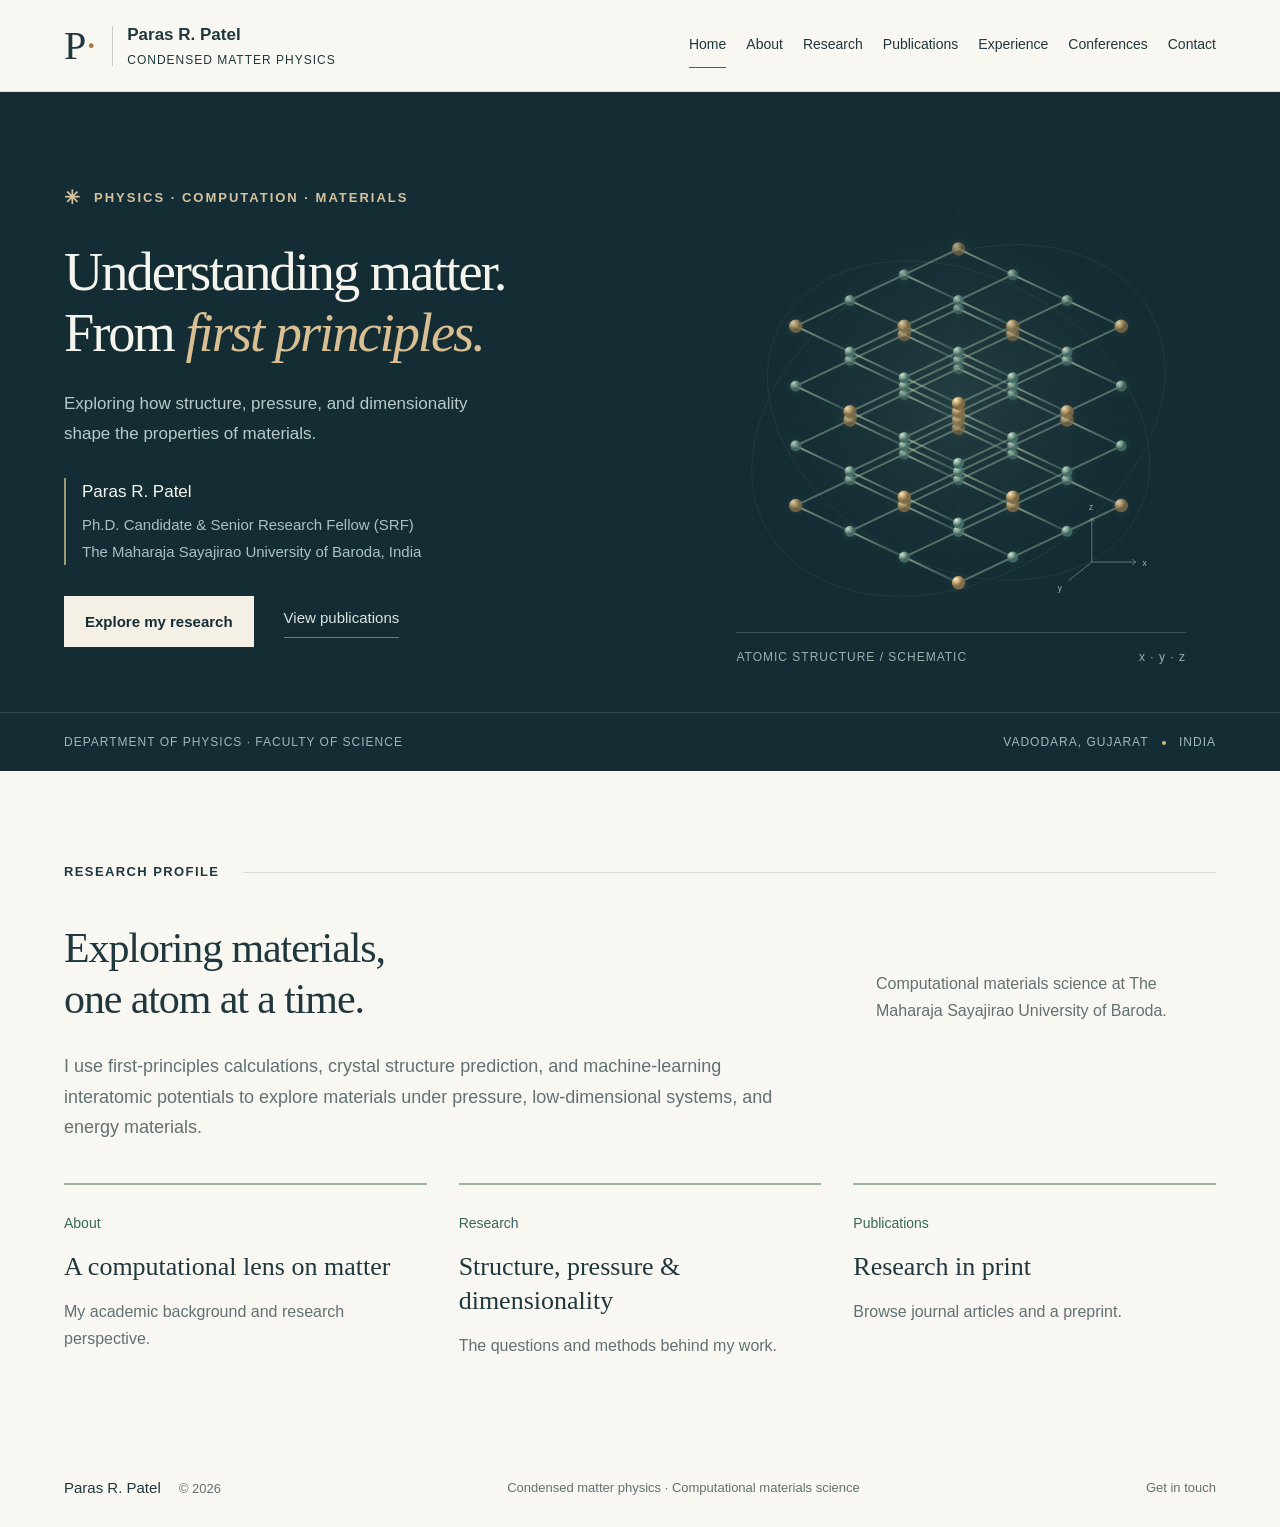
==== index.html @ f7e1d18c "Add files via upload" ====
<!doctype html>
<html lang="en"><head><meta charset="utf-8"><meta name="viewport" content="width=device-width, initial-scale=1"><meta name="theme-color" content="#142d34"><meta name="description" content="Paras R. Patel, Ph.D. Candidate and Senior Research Fellow at MSU Baroda. First-principles calculations, high-pressure physics, and computational materials science."><meta property="og:title" content="Paras R. Patel | Condensed Matter Physics"><meta property="og:description" content="Paras R. Patel, Ph.D. Candidate and Senior Research Fellow at MSU Baroda. First-principles calculations, high-pressure physics, and computational materials science."><meta property="og:type" content="website"><title>Paras R. Patel | Condensed Matter Physics</title><link rel="icon" href="assets/favicon.svg" type="image/svg+xml"><link rel="stylesheet" href="styles.css"><script src="script.js" defer></script></head>
<body class="page-home"><a class="skip-link" href="#main">Skip to content</a><header class="site-header">
<a class="brand" href="index.html" aria-label="Paras R. Patel home"><span class="brand-mark" aria-hidden="true">P<span>·</span></span><span>Paras R. Patel<small>CONDENSED MATTER PHYSICS</small></span></a>
<button class="menu-toggle" aria-expanded="false" aria-controls="navigation">Menu <span aria-hidden="true">☰</span></button>
<nav id="navigation" aria-label="Main navigation"><a href="index.html" class="current" aria-current="page">Home</a><a href="about.html">About</a><a href="research.html">Research</a><a href="publications.html">Publications</a><a href="experience.html">Experience</a><a href="conferences.html">Conferences</a><a href="contact.html">Contact</a></nav>
</header><main id="main"><section class="hero" id="home" aria-labelledby="hero-title">
<div class="hero-inner"><div class="hero-copy">
<p class="eyebrow"><span class="tiny-star" aria-hidden="true">✳</span> PHYSICS · COMPUTATION · MATERIALS</p>
<h1 id="hero-title">Understanding matter.<br>From <em>first principles.</em></h1>
<p class="hero-description">Exploring how structure, pressure, and dimensionality shape the properties of materials.</p>
<div class="hero-person"><span class="person-line" aria-hidden="true"></span><div><strong>Paras R. Patel</strong><span>Ph.D. Candidate &amp; Senior Research Fellow (SRF)<br>The Maharaja Sayajirao University of Baroda, India</span></div></div>
<div class="hero-actions"><a class="button light" href="research.html">Explore my research </a><a class="text-link" href="publications.html">View publications </a></div>
</div><figure class="crystal-figure"><img src="assets/crystal.svg" alt="Illustrative three-dimensional lattice of connected atoms" width="560" height="510"><figcaption><span>ATOMIC STRUCTURE / SCHEMATIC</span><span aria-hidden="true">x · y · z</span></figcaption></figure></div>
<div class="hero-footer"><span>DEPARTMENT OF PHYSICS · FACULTY OF SCIENCE</span><span>VADODARA, GUJARAT <span class="small-dot" aria-hidden="true"></span> INDIA</span></div>
</section><section class="section home-overview" aria-labelledby="overview-title"><div class="section-label"><span>RESEARCH PROFILE</span><span class="section-rule"></span></div><div class="section-heading"><h2 id="overview-title">Exploring materials,<br>one atom at a time.</h2><p>Computational materials science at The Maharaja Sayajirao University of Baroda.</p></div><p class="home-intro">I use first-principles calculations, crystal structure prediction, and machine-learning interatomic potentials to explore materials under pressure, low-dimensional systems, and energy materials.</p><div class="home-links"><a href="about.html"><span>About</span><h3>A computational lens on matter</h3><p>My academic background and research perspective.</p></a><a href="research.html"><span>Research</span><h3>Structure, pressure &amp; dimensionality</h3><p>The questions and methods behind my work.</p></a><a href="publications.html"><span>Publications</span><h3>Research in print</h3><p>Browse journal articles and a preprint.</p></a></div></section></main><footer class="site-footer"><a href="index.html">Paras R. Patel <span>© 2026</span></a><span>Condensed matter physics · Computational materials science</span><a href="contact.html">Get in touch</a></footer><div class="toast" id="toast" role="status" aria-live="polite"></div></body></html>
---- styles.css ----
:root{--ink:#20383d;--muted:#627173;--paper:#f8f7f2;--dark:#142d34;--line:#d9ded8;--accent:#d4b680;--green:#38675d;--serif:Georgia,"Times New Roman",serif;--sans:"Segoe UI",Arial,sans-serif}
*{box-sizing:border-box}html{scroll-behavior:smooth;scroll-padding-top:100px}body{margin:0;background:var(--paper);color:var(--ink);font:16px/1.7 var(--sans);-webkit-font-smoothing:antialiased}a{color:inherit;text-decoration:none}button,input{font:inherit}button,a,input,summary{-webkit-tap-highlight-color:transparent}button,a,summary{touch-action:manipulation}a:hover{color:var(--green)}button:focus-visible,a:focus-visible,input:focus-visible,summary:focus-visible{outline:3px solid #b17f3d;outline-offset:5px}button{cursor:pointer}h1,h2,h3,h4,p,figure{margin:0}h1,h2,h3,h4{font-weight:400}h2{font:42px/1.2 var(--serif);letter-spacing:-1.1px}p+p{margin-top:17px}.section{max-width:1280px;margin:auto;padding:90px 64px}.section-label{display:flex;align-items:center;gap:24px;font-size:11px;font-weight:600;letter-spacing:1.8px;margin-bottom:40px}.section-rule{height:1px;flex:1;background:var(--line)}.section-heading{display:flex;justify-content:space-between;gap:32px;align-items:end;margin-bottom:27px}.section-heading>p{color:var(--muted);font-size:14px;max-width:340px}.eyebrow{font-size:10px;font-weight:600;letter-spacing:2px}.inline-link{font-size:13px;font-weight:600;border-bottom:1px solid var(--ink);padding-bottom:7px;display:inline-flex;align-items:center;gap:30px}.inline-link:hover{border-color:var(--green)}.muted{color:var(--muted)}.sr-only{position:absolute;width:1px;height:1px;padding:0;margin:-1px;overflow:hidden;clip:rect(0,0,0,0);white-space:nowrap;border:0}.skip-link{position:fixed;top:-80px;left:20px;background:var(--paper);padding:12px 22px;z-index:50}.skip-link:focus{top:12px}
.site-header{min-height:92px;display:flex;justify-content:space-between;align-items:center;gap:30px;padding:20px 5%;background:rgba(248,247,242,.97);position:sticky;top:0;z-index:20;border-bottom:1px solid var(--line)}.brand{display:flex;align-items:center;gap:14px;white-space:nowrap;font-size:17px;font-weight:600;line-height:1.4}.brand-mark{font:40px/1 var(--serif);border-right:1px solid #c6ceca;padding-right:16px}.brand-mark span{color:#a47a3e}.brand small{display:block;font-size:8px;letter-spacing:1.75px;margin-top:5px;font-weight:500}.site-header nav{display:flex;align-items:center;gap:27px;font-size:12px}.site-header nav>a{padding:7px 0;border-bottom:1px solid transparent}.site-header nav>a:hover,.site-header nav>a.current{border-color:var(--green)}.menu-toggle{display:none}
.hero{background:var(--dark);color:#f6f5ed;overflow:hidden}.hero-inner{display:grid;grid-template-columns:1.2fr 1fr;align-items:center;max-width:1400px;margin:auto;padding:65px 5% 40px;min-height:565px;gap:20px}.hero .eyebrow{color:#d6c39e;display:flex;gap:12px;align-items:center;font-size:10px;letter-spacing:2px}.tiny-star{font-size:19px}.hero h1{font:clamp(40px,4.25vw,62px)/1.12 var(--serif);letter-spacing:-2px;margin-top:28px;position:relative;z-index:1}.hero h1 em{font-weight:400;color:#d9bf92}.hero-description{color:#b9c9c9;font-size:15px;max-width:420px;line-height:1.8;margin-top:25px}.hero-person{display:flex;gap:16px;margin-top:28px;align-items:stretch}.person-line{width:2px;background:#9a9877}.hero-person strong{font-weight:500;display:block;font-size:15px}.hero-person div>span{color:#aebfc0;font-size:11px;line-height:1.8;display:block;margin-top:4px}.hero-actions{display:flex;gap:30px;align-items:center;margin-top:31px}.button{padding:12px 20px;font-size:12px;font-weight:600;display:inline-flex;align-items:center;border:1px solid transparent}.button.light{background:#f4f0e5;color:var(--dark)}.button.light:hover{background:#dcc69f}.text-link{color:#dce4df;font-size:12px;border-bottom:1px solid #667e7f;padding-bottom:6px}.hero a.text-link:hover{color:var(--accent)}.crystal-figure{width:100%;min-width:0;position:relative}.crystal-figure img{width:100%;height:auto;display:block}.crystal-figure figcaption{display:flex;justify-content:space-between;color:#9bb0af;font:8px/1.5 var(--sans);letter-spacing:1.7px;margin:0 30px 0 35px;border-top:1px solid #3c5356;padding-top:15px}.hero-footer{padding:19px 5%;border-top:1px solid #344c51;display:flex;justify-content:space-between;gap:20px;font-size:8px;letter-spacing:1.7px;color:#a4b7b6}.small-dot{display:inline-block;width:4px;height:4px;background:var(--accent);border-radius:50%;margin:0 9px;vertical-align:middle}
.about-grid{display:grid;grid-template-columns:1.55fr 1fr;gap:110px}.about-grid h2{margin-bottom:25px}.about-grid p{font-size:14px;color:var(--muted);max-width:620px}.about-grid p.lead{font-size:17px;color:var(--ink);line-height:1.8;margin-bottom:16px}.about-grid .inline-link{margin-top:26px}.profile-note{background:#edefe8;border-top:2px solid #7a9385;padding:29px 32px;align-self:start}.profile-note p.eyebrow{font-size:10px;color:var(--green)}.profile-note dl{margin:23px 0 28px}.profile-note dl>div{display:grid;grid-template-columns:93px 1fr;gap:12px;padding:15px 0;border-bottom:1px solid #d2d8cf;font-size:12px}.profile-note dt{color:var(--muted)}.profile-note dd{margin:0;line-height:1.7}.profile-links{display:flex;flex-wrap:wrap;gap:10px 21px;font-size:11px}
.research-section{background:#edf0e9;border-top:1px solid #e3e6df;border-bottom:1px solid #e3e6df}.research-grid{display:grid;grid-template-columns:repeat(3,1fr);margin-top:43px}.research-item{padding:0 32px;border-right:1px solid #cbd3c9;position:relative;display:flex;flex-direction:column}.research-item:first-child{padding-left:0}.research-item:last-child{border-right:0;padding-right:0}.research-number{position:absolute;top:5px;right:32px;font-size:10px;color:#6c8278}.research-item:last-child .research-number{right:0}.research-icon{width:82px;height:67px;color:#5d8070;margin-bottom:24px;overflow:visible}.research-item h3{font:24px/1.25 var(--serif);letter-spacing:-.5px;margin-bottom:14px}.research-item p{font-size:13px;color:#5d6d67;line-height:1.9;flex:1}.tags{display:flex;gap:7px;flex-wrap:wrap;margin-top:25px}.tags span{border:1px solid #c3cec3;padding:3px 8px;font-size:9px;color:#506a5c}.toolbox{border-top:1px solid #cbd3c9;margin-top:44px;padding-top:26px}.toolbox .eyebrow{color:#637e6f}.toolbox>p:nth-child(2){font-size:16px;margin-top:13px;color:#39594a;line-height:1.9}.toolbox p>span{color:#94a294;margin:0 14px}.toolbox p.toolbox-secondary{font-size:11px;margin-top:9px;color:#647769}
.section-intro{font-size:13px;color:var(--muted);margin-top:-10px;margin-bottom:30px}.publication-controls{display:flex;justify-content:space-between;align-items:center;gap:22px;border-top:1px solid var(--line);border-bottom:1px solid var(--line);padding:17px 0}.year-filters{display:flex;gap:3px;flex-wrap:wrap}.year-filters button{border:0;background:none;padding:7px 11px;font-size:11px;color:var(--muted);border-radius:2px}.year-filters button.active{background:var(--ink);color:#fff}.year-filters button:hover{background:#e2e7df;color:var(--ink)}.year-filters button.active:hover{background:#315047;color:#fff}.search-label{display:flex;align-items:center;gap:9px;min-width:0}.search-label svg{width:17px;height:17px;fill:none;stroke:#768581;stroke-width:1.4;flex-shrink:0}.search-label input{border:0;background:transparent;font-size:12px;width:170px;color:var(--ink);padding:7px 0;border-radius:0;max-width:100%}.result-count{font-size:10px;color:var(--muted);margin-top:17px;min-height:17px}.publication{display:grid;grid-template-columns:67px 1fr 30px;gap:17px;border-bottom:1px solid var(--line);padding:28px 0}.publication-meta{padding-top:3px}.publication-year{font-family:var(--serif);font-size:23px;line-height:1.4}.publication-id{display:block;font-size:9px;letter-spacing:1px;color:#7f8a83;margin-top:8px}.publication h3{font:21px/1.4 var(--serif);max-width:830px}.publication-authors{font-size:11px;color:var(--muted);line-height:1.9;margin-top:10px}.publication-authors strong{font-weight:600;color:var(--ink)}.publication-journal{font-size:11px;color:var(--green);margin-top:9px}.paper-actions{display:flex;gap:20px;align-items:center;flex-wrap:wrap;margin-top:14px}.paper-actions a,.copy-citation{font-size:10px;color:var(--muted);padding:0;background:none;border:0;text-decoration:underline;text-underline-offset:4px}.copy-citation:hover,.paper-actions a:hover{color:var(--green)}.paper-arrow{align-self:start;justify-self:end;font-size:22px;line-height:1.5}.preprint-tag{display:inline-block;font:8px var(--sans);letter-spacing:1px;padding:4px 7px;border:1px solid #b9c3b6;margin-right:9px;vertical-align:middle;color:var(--green)}.empty-state{padding:45px 0;color:var(--muted)}.citation-fallback{width:100%;min-height:90px;margin-top:8px;font:12px/1.6 var(--sans);color:var(--ink);background:#fff;border:1px solid var(--line);padding:10px}
.journey-section{background:#eef0eb}.journey-grid{display:grid;grid-template-columns:1fr 1fr;gap:90px;margin-top:40px}.column-heading{font-size:12px;font-weight:600;border-bottom:1px solid #ccd5ca;padding-bottom:19px;margin-bottom:27px;letter-spacing:.2px}.date{font-size:9px;font-weight:600;letter-spacing:1.2px;color:#6c8373;margin-bottom:9px}.timeline{border-left:1px solid #bccabd;margin-left:4px}.timeline article{position:relative;padding:0 0 28px 26px}.timeline article:last-child{padding-bottom:0}.timeline article:before{content:"";width:7px;height:7px;border:1px solid #7a9480;border-radius:50%;background:#eef0eb;position:absolute;left:-5px;top:5px}.timeline article:first-child:before{background:#597860}.timeline h4,.recognition h4{font:21px/1.35 var(--serif);margin-bottom:9px}.timeline p:not(.date),.recognition p{font-size:12px;line-height:1.8}.timeline p+p,.recognition p+p{margin-top:5px}.recognition article{display:grid;grid-template-columns:48px 1fr;gap:15px;padding:0 0 23px;margin-bottom:23px;border-bottom:1px solid #d3dbd0}.recognition article:last-child{margin-bottom:0;border-bottom:0}.award-year{font:19px var(--serif);color:#637e6a;padding-top:5px}
.featured-events{display:grid;grid-template-columns:repeat(3,1fr);gap:35px;margin-top:38px}.featured-events article{border-top:2px solid #b5c2b1;padding-top:20px;display:flex;flex-direction:column;align-items:start}.featured-events .date{font-size:8px;line-height:1.7;min-height:28px}.featured-events h3{font:23px/1.35 var(--serif);margin:5px 0 13px}.featured-events article>p:not(.date){font-size:12px;color:var(--muted);flex:1}.event-type{font-size:9px;letter-spacing:.4px;margin-top:24px;color:#607763;border-bottom:1px solid #c0cbb9;padding-bottom:4px}.event-details{margin-top:42px;border-top:1px solid var(--line);border-bottom:1px solid var(--line)}.event-details summary{display:flex;justify-content:space-between;align-items:center;list-style:none;cursor:pointer;padding:20px 0;font-size:12px}.event-details summary::-webkit-details-marker{display:none}.event-details summary span{font-size:23px;line-height:1;transition:transform .2s}.event-details[open] summary span{transform:rotate(45deg)}.details-content{padding:4px 0 25px;max-width:900px}.details-content h3{font:22px var(--serif);margin:20px 0}.event-list,.workshop-list{list-style:none;padding:0;margin:0;font-size:12px;color:var(--muted)}.event-list li{display:flex;gap:22px;padding:9px 0;border-bottom:1px solid #e3e5de}.event-list strong,.workshop-list strong{font-weight:500;color:var(--green);flex-shrink:0}.workshop-list li{margin-bottom:12px}.workshop-list strong{margin-right:17px}
.contact-section{background:var(--dark);color:#edf1e9}.contact-grid{display:grid;grid-template-columns:1fr 1.2fr;gap:60px;padding-top:73px;padding-bottom:73px}.contact-section .eyebrow{color:#b2c3b7;font-size:9px}.contact-section h2{font:58px/1.05 var(--serif);letter-spacing:-1.7px;margin-top:21px}.contact-section h2 em{color:#d9bf92;font-weight:400}.contact-grid>div>p:last-child{font-size:12px;color:#a9beb9;margin-top:20px}.contact-details{padding-top:10px;min-width:0}.email-link{font:clamp(17px,1.8vw,25px)/1.6 var(--serif);display:block;border-bottom:1px solid #5b726e;padding:15px 0;overflow-wrap:anywhere}.contact-section a:hover{color:var(--accent)}.secondary-email{display:inline-block;font-size:12px;color:#b0c3bb;margin-top:14px}.contact-bottom{display:flex;justify-content:space-between;gap:20px;margin-top:40px}.contact-bottom>div>p:last-child{font-size:11px;color:#b0c3bb;line-height:1.9;margin-top:12px}.contact-socials{display:flex;flex-direction:column;gap:8px;font-size:10px;color:#ccd7cd}.site-footer{display:flex;justify-content:space-between;align-items:center;gap:20px;max-width:1400px;padding:26px 5%;margin:auto;font-size:10px;color:var(--muted)}.site-footer>a:first-child{color:var(--ink);font-size:12px}.site-footer>a:first-child span{font-size:9px;color:var(--muted);margin-left:14px}.toast{position:fixed;bottom:26px;left:50%;transform:translate(-50%,15px);max-width:90vw;padding:12px 24px;font-size:12px;background:var(--ink);color:#fff;opacity:0;pointer-events:none;transition:opacity .2s,transform .2s;z-index:40}.toast.visible{opacity:1;transform:translate(-50%,0)}
@media(min-width:1500px){.hero-inner{padding-left:64px;padding-right:64px}}
@media(max-width:1100px){.section{padding:70px 40px}.site-header nav{gap:18px}.about-grid{gap:55px}.hero-inner{padding-top:45px;padding-bottom:40px;min-height:555px;grid-template-columns:1.2fr 1fr}.hero h1{font-size:45px;letter-spacing:-1.7px}.hero-actions{gap:22px}.button{padding:11px 15px}.crystal-figure{margin-left:5px}.crystal-figure figcaption{margin:0 15px}.journey-grid{gap:55px}.research-item{padding:0 23px}.research-item h3{font-size:23px}.publication-controls{gap:12px}.year-filters button{padding:7px 9px}.search-label input{width:155px}.contact-grid{gap:40px}.contact-bottom{flex-direction:column;gap:25px}.contact-socials{flex-direction:row;flex-wrap:wrap;gap:20px}}
@media(max-width:800px){html{scroll-padding-top:90px}.site-header{min-height:80px;padding:16px 5%;flex-wrap:wrap;gap:0}.brand{font-size:15px}.brand-mark{font-size:35px}.brand small{font-size:7px}.menu-toggle{display:flex;gap:14px;align-items:center;padding:8px 12px;border:1px solid #b9c5b9;background:transparent;color:var(--ink);font-size:11px}.site-header nav{display:none;width:100%;flex-wrap:wrap;gap:6px 24px;padding:17px 0 5px;margin-top:14px;border-top:1px solid var(--line)}.site-header nav.open{display:flex}.site-header nav>a{font-size:12px}.hero-inner{grid-template-columns:1fr .9fr;min-height:545px;gap:0;padding-top:45px}.hero h1{font-size:40px;letter-spacing:-1.4px}.hero .eyebrow{font-size:8px;letter-spacing:1.3px}.hero-description{font-size:13px}.hero-actions{flex-wrap:wrap;gap:20px}.hero-person div>span{font-size:10px}.crystal-figure{align-self:center;margin-top:10px}.crystal-figure figcaption{font-size:6px;letter-spacing:1px}.hero-footer{font-size:6px;letter-spacing:1px}.section{padding:60px 6%}.section-label{margin-bottom:30px;font-size:9px}h2{font-size:36px}.about-grid{grid-template-columns:1.4fr 1fr;gap:35px}.about-grid p.lead{font-size:15px}.about-grid p{font-size:12px}.profile-note{padding:23px 20px}.profile-note dl>div{display:block;font-size:11px;padding:11px 0}.profile-note dt{font-size:9px;margin-bottom:6px}.profile-links{font-size:10px;gap:8px}.section-heading>p{max-width:235px;font-size:12px}.research-item{padding:0 18px}.research-item h3{font-size:21px}.research-item p{font-size:12px}.research-icon{width:67px;height:60px}.research-number{right:15px}.tags span{font-size:8px}.toolbox>p:nth-child(2){font-size:14px}.toolbox p>span{margin:0 8px}.toolbox p.toolbox-secondary{font-size:10px}.publication-controls{flex-wrap:wrap}.search-label{width:100%;border-top:1px solid #e1e5dd;padding-top:10px}.search-label input{width:100%}.publication{grid-template-columns:52px 1fr 20px;gap:12px}.publication h3{font-size:19px}.publication-year{font-size:21px}.journey-grid{gap:35px}.timeline h4,.recognition h4{font-size:19px}.recognition article{grid-template-columns:37px 1fr;gap:10px}.award-year{font-size:17px}.timeline p:not(.date),.recognition p{font-size:11px}.featured-events{gap:22px}.featured-events h3{font-size:21px}.featured-events article>p:not(.date){font-size:11px}.featured-events .date{min-height:40px}.contact-grid{grid-template-columns:.8fr 1.2fr;gap:30px}.contact-section h2{font-size:52px}.email-link{font-size:19px}.site-footer{flex-wrap:wrap;font-size:9px;gap:15px}.site-footer>span{order:3;width:100%;padding-top:10px;border-top:1px solid var(--line)}}
@media(max-width:570px){.hero-inner{display:flex;flex-direction:column;align-items:stretch;padding:44px 6% 27px;gap:0}.hero h1{font-size:42px;letter-spacing:-1.6px}.hero-description{max-width:340px;margin-top:22px;font-size:14px}.hero-person{margin-top:25px}.hero-person div>span{font-size:11px}.hero-actions{margin-top:28px;gap:25px}.hero .eyebrow{font-size:8px}.crystal-figure{width:100%;max-width:380px;align-self:center;margin:14px 0 0}.crystal-figure img{height:285px;object-fit:contain}.crystal-figure figcaption{margin:0 20px;font-size:7px}.hero-footer{display:block;padding:15px 6%;font-size:7px;line-height:1.8}.hero-footer>span{display:block}.hero-footer>span+span{margin-top:5px}.section{padding-top:53px;padding-bottom:53px}.section-label{margin-bottom:28px;font-size:8px;letter-spacing:1.4px;gap:15px}h2{font-size:33px;letter-spacing:-.7px}.about-grid{grid-template-columns:1fr;gap:30px}.about-grid p.lead{font-size:16px}.about-grid p{font-size:13px}.profile-note{padding:25px}.profile-note dl>div{display:grid;grid-template-columns:100px 1fr;font-size:12px;gap:12px}.profile-note dt{font-size:11px;margin:0}.profile-links{font-size:11px;gap:25px}.section-heading{display:block;margin-bottom:25px}.section-heading>p{max-width:100%;margin-top:18px;font-size:13px}.section-heading>.inline-link{margin-top:20px}.desktop-break{display:none}.research-grid{grid-template-columns:1fr;margin-top:35px;gap:26px}.research-item,.research-item:first-child,.research-item:last-child{padding:0 0 28px;border-right:0;border-bottom:1px solid #cbd3c9}.research-item:last-child{border-bottom:0;padding-bottom:0}.research-number,.research-item:last-child .research-number{right:0}.research-icon{height:54px;width:65px;margin-bottom:13px}.research-item h3{font-size:25px;margin-bottom:12px}.research-item p{font-size:13px}.tags{margin-top:18px}.tags span{font-size:9px}.toolbox{margin-top:30px}.toolbox>p:nth-child(2){font-size:15px}.toolbox p>span{margin:0 6px}.toolbox p.toolbox-secondary{font-size:11px;line-height:1.9}.section-intro{font-size:12px}.publication-controls{padding:12px 0}.year-filters{gap:2px;width:100%}.year-filters button{padding:7px 9px;font-size:10px}.publication{grid-template-columns:43px 1fr;gap:13px;padding:24px 0;position:relative}.publication h3{font-size:19px;padding-right:6px}.publication-year{font-size:20px}.publication-id{font-size:8px}.publication-authors,.publication-journal{font-size:10px}.paper-arrow{display:none}.paper-actions{gap:18px;margin-top:12px}.journey-grid{grid-template-columns:1fr;gap:38px;margin-top:30px}.column-heading{font-size:12px}.timeline h4,.recognition h4{font-size:22px}.timeline p:not(.date),.recognition p{font-size:12px}.recognition article{grid-template-columns:45px 1fr;gap:15px}.award-year{font-size:20px}.featured-events{grid-template-columns:1fr;gap:30px;margin-top:28px}.featured-events .date{min-height:0;font-size:9px}.featured-events h3{font-size:24px;max-width:360px;margin-top:8px}.featured-events article>p:not(.date){font-size:13px}.event-type{margin-top:17px;font-size:10px}.event-details summary{font-size:11px;gap:20px}.event-list{font-size:11px}.event-list li{gap:15px}.contact-grid{grid-template-columns:1fr;gap:35px}.contact-section h2{font-size:58px}.contact-grid>div>p:last-child{font-size:13px}.contact-details{padding-top:0}.email-link{font-size:21px;letter-spacing:-.4px}.contact-bottom{margin-top:32px}.contact-bottom>div>p:last-child{font-size:12px}.contact-socials{gap:22px;font-size:11px}.site-footer{padding-top:23px;padding-bottom:23px;justify-content:space-between}.site-footer>a:first-child{font-size:11px}}
@media(prefers-reduced-motion:reduce){html{scroll-behavior:auto}*,*:before,*:after{transition:none!important}}
@media print{.site-header,.hero-actions,.publication-controls,.paper-actions,.paper-arrow,.toast,.menu-toggle,.site-footer{display:none!important}body{background:white;color:black}.hero,.contact-section{background:#fff;color:#000}.hero-inner{min-height:auto;padding:30px 0}.hero-description,.hero-person div>span,.contact-section .eyebrow,.contact-grid>div>p:last-child,.secondary-email{color:#444}.hero h1 em,.contact-section h2 em{color:#444}.crystal-figure{display:none}.hero-inner,.about-grid,.journey-grid,.contact-grid{display:block}.section{padding:30px 0}.hero-footer{display:none}.profile-note{margin-top:20px}.research-section,.journey-section{background:white}.research-grid{gap:15px}.research-item,.publication{break-inside:avoid}.contact-grid{padding:25px 0}.contact-section h2 br{display:none}.contact-details{margin-top:20px}details:not([open]){display:none}}

/* Multi-page refinements */
[hidden]{display:none!important}
body{font-size:1rem}
.site-header{gap:24px}
.site-header nav{gap:20px;font-size:.875rem}
.brand small{font-size:.75rem;letter-spacing:1px}
.section-label,.eyebrow{font-size:.8125rem;letter-spacing:1.4px}
.hero .eyebrow{font-size:.8125rem}
.hero-description{font-size:1.0625rem}
.hero-person strong{font-size:1.0625rem}
.hero-person div>span{font-size:.9375rem}
.hero-inner{min-height:620px}
.button,.text-link,.inline-link{font-size:.9375rem}
.hero-footer{font-size:.75rem;letter-spacing:1px}
.crystal-figure figcaption{font-size:.75rem;letter-spacing:1px}
.about-grid{gap:64px}
.about-grid p,.research-item p,.featured-events article>p:not(.date){font-size:1rem}
.about-grid p.lead{font-size:1.125rem}
.profile-note{padding:28px}
.profile-note p.eyebrow{font-size:.8125rem}
.profile-note dl>div{font-size:.9375rem;grid-template-columns:92px 1fr}
.profile-links{font-size:.875rem;gap:12px 20px}
.section-heading>p{font-size:1rem}
h1:not(#hero-title){font:clamp(2.25rem,3.7vw,3.2rem)/1.15 var(--serif);letter-spacing:-1px}
.contact-section h1{font:clamp(3rem,5vw,4.25rem)/1.07 var(--serif);margin-top:20px}
.contact-section h1 em{color:#d9bf92;font-weight:400}
.section-intro{font-size:1rem}
.tags span{font-size:.8125rem}
.toolbox>p:nth-child(2){font-size:1.125rem}
.toolbox p.toolbox-secondary{font-size:.9375rem}
.year-filters button,.search-label input{font-size:.9375rem}
.search-label input{width:220px}
.result-count{font-size:.8125rem}
.publication{grid-template-columns:70px 1fr}
.publication h2{font:1.5rem/1.4 var(--serif);letter-spacing:0}
.publication-authors,.publication-journal{font-size:.875rem}
.publication-id{font-size:.75rem}
.paper-actions a,.copy-citation{font-size:.875rem}
.paper-actions{gap:24px}
.preprint-tag{font-size:.75rem}
.column-heading{font-size:1rem}
.date,.featured-events .date{font-size:.8125rem;min-height:0}
.timeline p:not(.date),.recognition p{font-size:.9375rem}
.timeline h4,.recognition h4{font-size:1.5rem}
.event-type{font-size:.875rem}
.event-details summary,.event-list,.workshop-list{font-size:.9375rem}
.contact-section .eyebrow{font-size:.8125rem}
.contact-grid>div>p:last-child,.contact-bottom>div>p:last-child{font-size:.9375rem}
.contact-socials,.secondary-email{font-size:.9375rem}
.site-footer{font-size:.8125rem}
.site-footer>a:first-child{font-size:.9375rem}
.site-footer>a:first-child span{font-size:.8125rem}
.site-footer>span{max-width:420px}
.menu-toggle{font-size:.875rem;min-height:44px}
.site-header nav>a{min-height:44px;display:inline-flex;align-items:center}
.home-intro{max-width:750px;font-size:1.125rem;color:var(--muted)}
.home-links{display:grid;grid-template-columns:repeat(3,1fr);gap:32px;margin-top:40px}
.home-links>a{border-top:2px solid #9eb2a1;padding:24px 0 0;display:block}
.home-links>a>span{font-size:.875rem;color:var(--green)}
.home-links h3{font:1.625rem/1.3 var(--serif);margin:14px 0}
.home-links p{font-size:1rem;color:var(--muted)}
.home-links a:hover h3{text-decoration:underline;text-underline-offset:5px}
body:not(.page-home){min-height:100vh;display:flex;flex-direction:column}
body:not(.page-home) main{flex:1}
body:not(.page-home) main>section{min-height:65vh}
body:not(.page-home) .site-footer{width:100%}
.page-contact main,.page-contact .contact-section{background:var(--dark)}
.page-contact .contact-grid{min-height:70vh;align-items:center}
.page-contact .email-link{font-size:clamp(1.25rem,1.8vw,1.65rem)}
.publication-controls{flex-wrap:wrap}
@media(min-width:801px) and (max-width:1200px){
.site-header{flex-wrap:wrap;gap:10px;padding-top:15px;padding-bottom:12px}
.site-header nav{width:100%;justify-content:space-between;gap:15px}
.about-grid{gap:40px}
}
@media(max-width:800px){
.site-header nav{gap:8px 22px}
.site-header nav>a{font-size:1rem}
.about-grid{grid-template-columns:1fr}
.profile-note dl>div{display:grid}
.hero h1{font-size:clamp(2.25rem,5vw,3rem)}
.hero-person div>span{font-size:.875rem}
.hero .eyebrow{font-size:.75rem}
.hero-footer{font-size:.75rem}
.crystal-figure figcaption{font-size:.75rem}
.section-heading>p{max-width:100%}
.research-grid{grid-template-columns:1fr;gap:28px}
.research-item,.research-item:first-child,.research-item:last-child{padding:0 0 28px;border-right:0;border-bottom:1px solid #cbd3c9}
.research-item:last-child{border-bottom:0;padding-bottom:0}
.research-item h3{font-size:1.625rem}
.home-links{grid-template-columns:1fr}
.journey-grid{grid-template-columns:1fr}
.featured-events{grid-template-columns:1fr;gap:32px}
.featured-events h3{font-size:1.625rem}
.contact-grid{grid-template-columns:1fr}
.contact-socials{font-size:.9375rem}
.section-label{font-size:.8125rem}
}
@media(max-width:570px){
.hero h1{font-size:2.5rem}
.hero .eyebrow{font-size:.75rem;letter-spacing:.7px}
.hero-description{font-size:1rem}
.hero-person div>span{font-size:.875rem}
.hero-actions{gap:20px;align-items:start}
.crystal-figure img{height:270px}
.about-grid p,.about-grid p.lead{font-size:1rem}
.profile-note dl>div{grid-template-columns:95px 1fr;font-size:.9375rem}
.profile-note dt{font-size:.875rem}
.profile-links{font-size:.9375rem}
.year-filters button{padding:9px 12px;font-size:.9375rem;min-height:44px}
.search-label input{padding:12px 0;font-size:1rem}
.publication{grid-template-columns:1fr;gap:12px}
.publication-meta{display:flex;align-items:baseline;gap:14px}
.publication-year{font-size:1.375rem}
.publication-id{font-size:.75rem;margin:0}
.publication h2{font-size:1.375rem}
.paper-actions a,.copy-citation{min-height:36px;display:inline-flex;align-items:center}
.recognition article{grid-template-columns:45px 1fr}
.event-details summary{gap:18px;font-size:.9375rem}
.event-list li{gap:12px}
.site-footer{gap:18px}
.site-footer>a:first-child{font-size:.9375rem}
.contact-section h1{font-size:3.5rem}
.contact-socials{gap:18px}
}

@media(max-width:570px){
.site-header{gap:12px;padding:16px 5%;justify-content:space-between}
.brand{gap:10px;font-size:.9375rem}
.brand-mark{font-size:2rem;padding-right:10px}
.brand small{font-size:.625rem;letter-spacing:.65px}
.menu-toggle{flex-shrink:0;gap:9px;padding:8px 10px}
.site-header nav{margin-top:0}
}
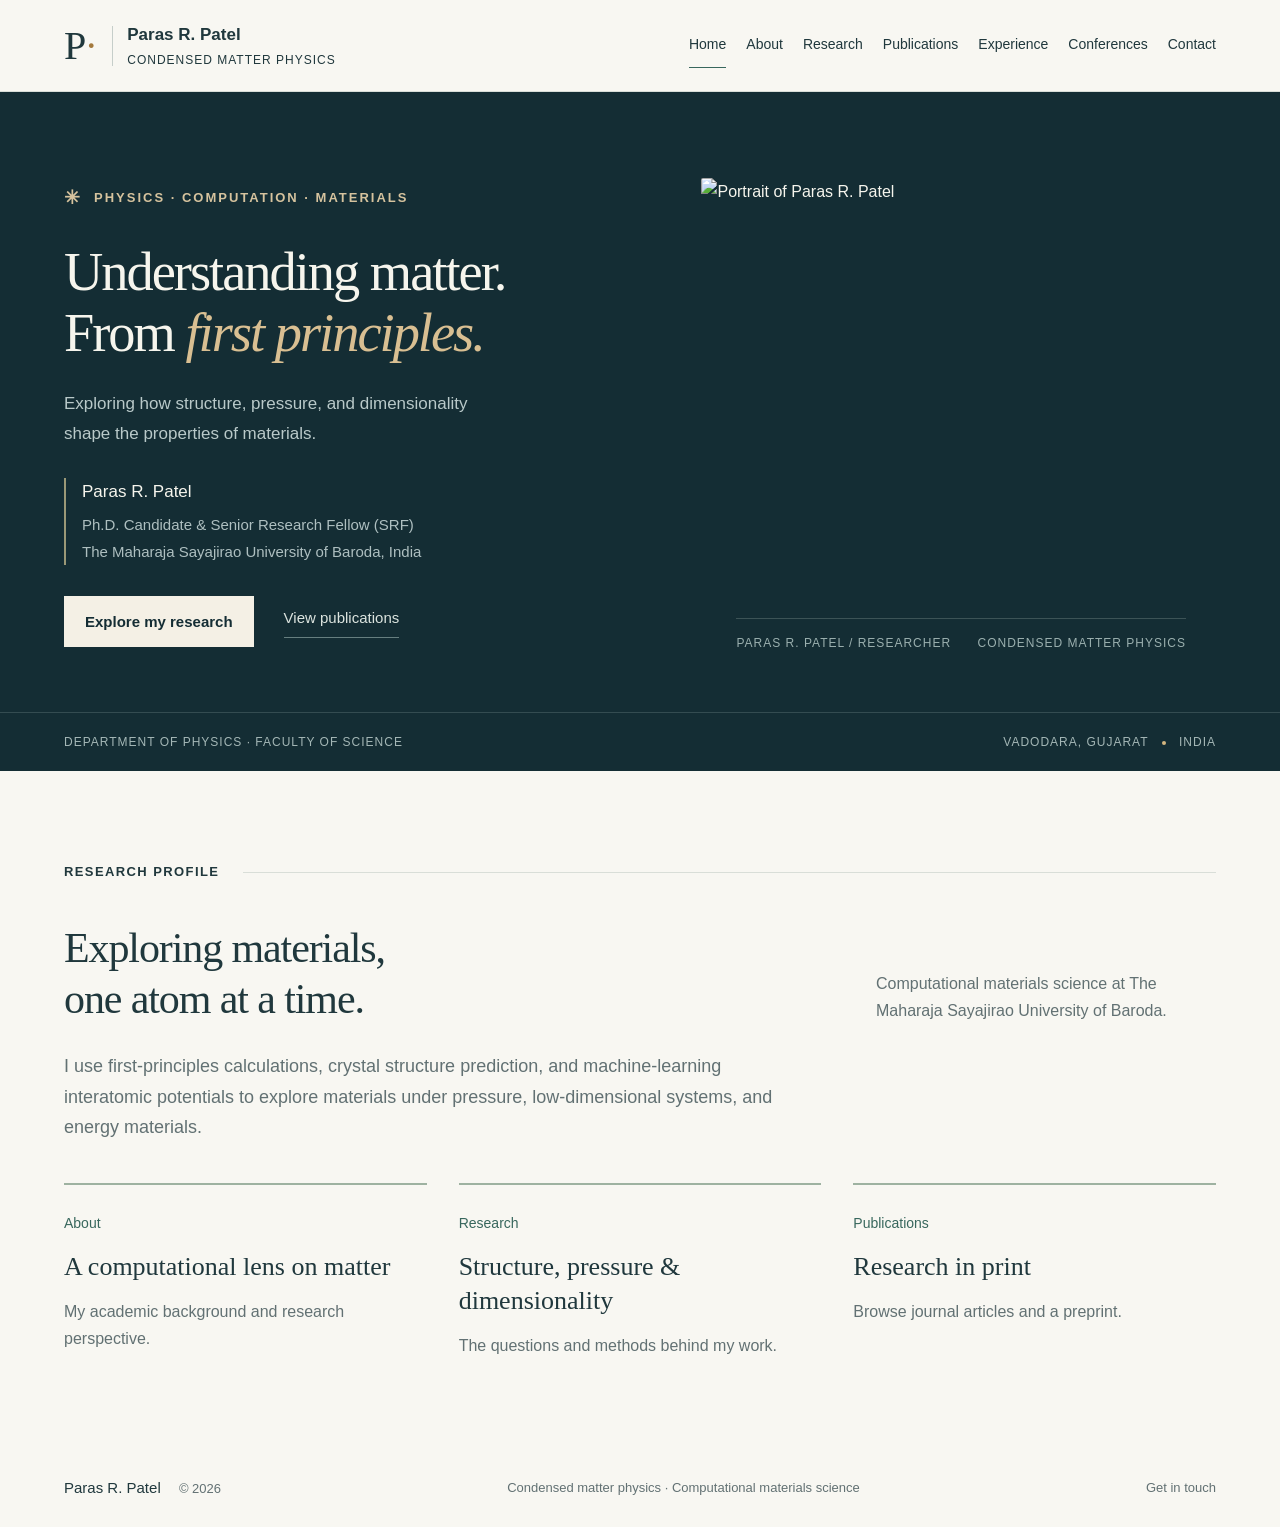
==== commit 37e5db82: "Replace homepage hero illustration with professional profile photo" ====
--- a/index.html
+++ b/index.html
@@ -11,6 +11,6 @@
 <p class="hero-description">Exploring how structure, pressure, and dimensionality shape the properties of materials.</p>
 <div class="hero-person"><span class="person-line" aria-hidden="true"></span><div><strong>Paras R. Patel</strong><span>Ph.D. Candidate &amp; Senior Research Fellow (SRF)<br>The Maharaja Sayajirao University of Baroda, India</span></div></div>
 <div class="hero-actions"><a class="button light" href="research.html">Explore my research </a><a class="text-link" href="publications.html">View publications </a></div>
-</div><figure class="crystal-figure"><img src="assets/crystal.svg" alt="Illustrative three-dimensional lattice of connected atoms" width="560" height="510"><figcaption><span>ATOMIC STRUCTURE / SCHEMATIC</span><span aria-hidden="true">x · y · z</span></figcaption></figure></div>
+</div><figure class="crystal-figure"><img class="profile-photo" src="assets/paras-patel-profile.jpg" alt="Portrait of Paras R. Patel" width="360" height="468"><figcaption><span>PARAS R. PATEL / RESEARCHER</span><span>CONDENSED MATTER PHYSICS</span></figcaption></figure></div>
 <div class="hero-footer"><span>DEPARTMENT OF PHYSICS · FACULTY OF SCIENCE</span><span>VADODARA, GUJARAT <span class="small-dot" aria-hidden="true"></span> INDIA</span></div>
 </section><section class="section home-overview" aria-labelledby="overview-title"><div class="section-label"><span>RESEARCH PROFILE</span><span class="section-rule"></span></div><div class="section-heading"><h2 id="overview-title">Exploring materials,<br>one atom at a time.</h2><p>Computational materials science at The Maharaja Sayajirao University of Baroda.</p></div><p class="home-intro">I use first-principles calculations, crystal structure prediction, and machine-learning interatomic potentials to explore materials under pressure, low-dimensional systems, and energy materials.</p><div class="home-links"><a href="about.html"><span>About</span><h3>A computational lens on matter</h3><p>My academic background and research perspective.</p></a><a href="research.html"><span>Research</span><h3>Structure, pressure &amp; dimensionality</h3><p>The questions and methods behind my work.</p></a><a href="publications.html"><span>Publications</span><h3>Research in print</h3><p>Browse journal articles and a preprint.</p></a></div></section></main><footer class="site-footer"><a href="index.html">Paras R. Patel <span>© 2026</span></a><span>Condensed matter physics · Computational materials science</span><a href="contact.html">Get in touch</a></footer><div class="toast" id="toast" role="status" aria-live="polite"></div></body></html>
--- a/styles.css
+++ b/styles.css
@@ -148,4 +148,7 @@
 .brand small{font-size:.625rem;letter-spacing:.65px}
 .menu-toggle{flex-shrink:0;gap:9px;padding:8px 10px}
 .site-header nav{margin-top:0}
-}+}
+/* Professional profile portrait */
+.crystal-figure img.profile-photo{width:100%;height:440px;object-fit:cover;object-position:center 34%;border-radius:2px}
+@media(max-width:570px){.crystal-figure img.profile-photo{height:340px;max-width:360px;margin:0 auto;object-position:center 34%}}
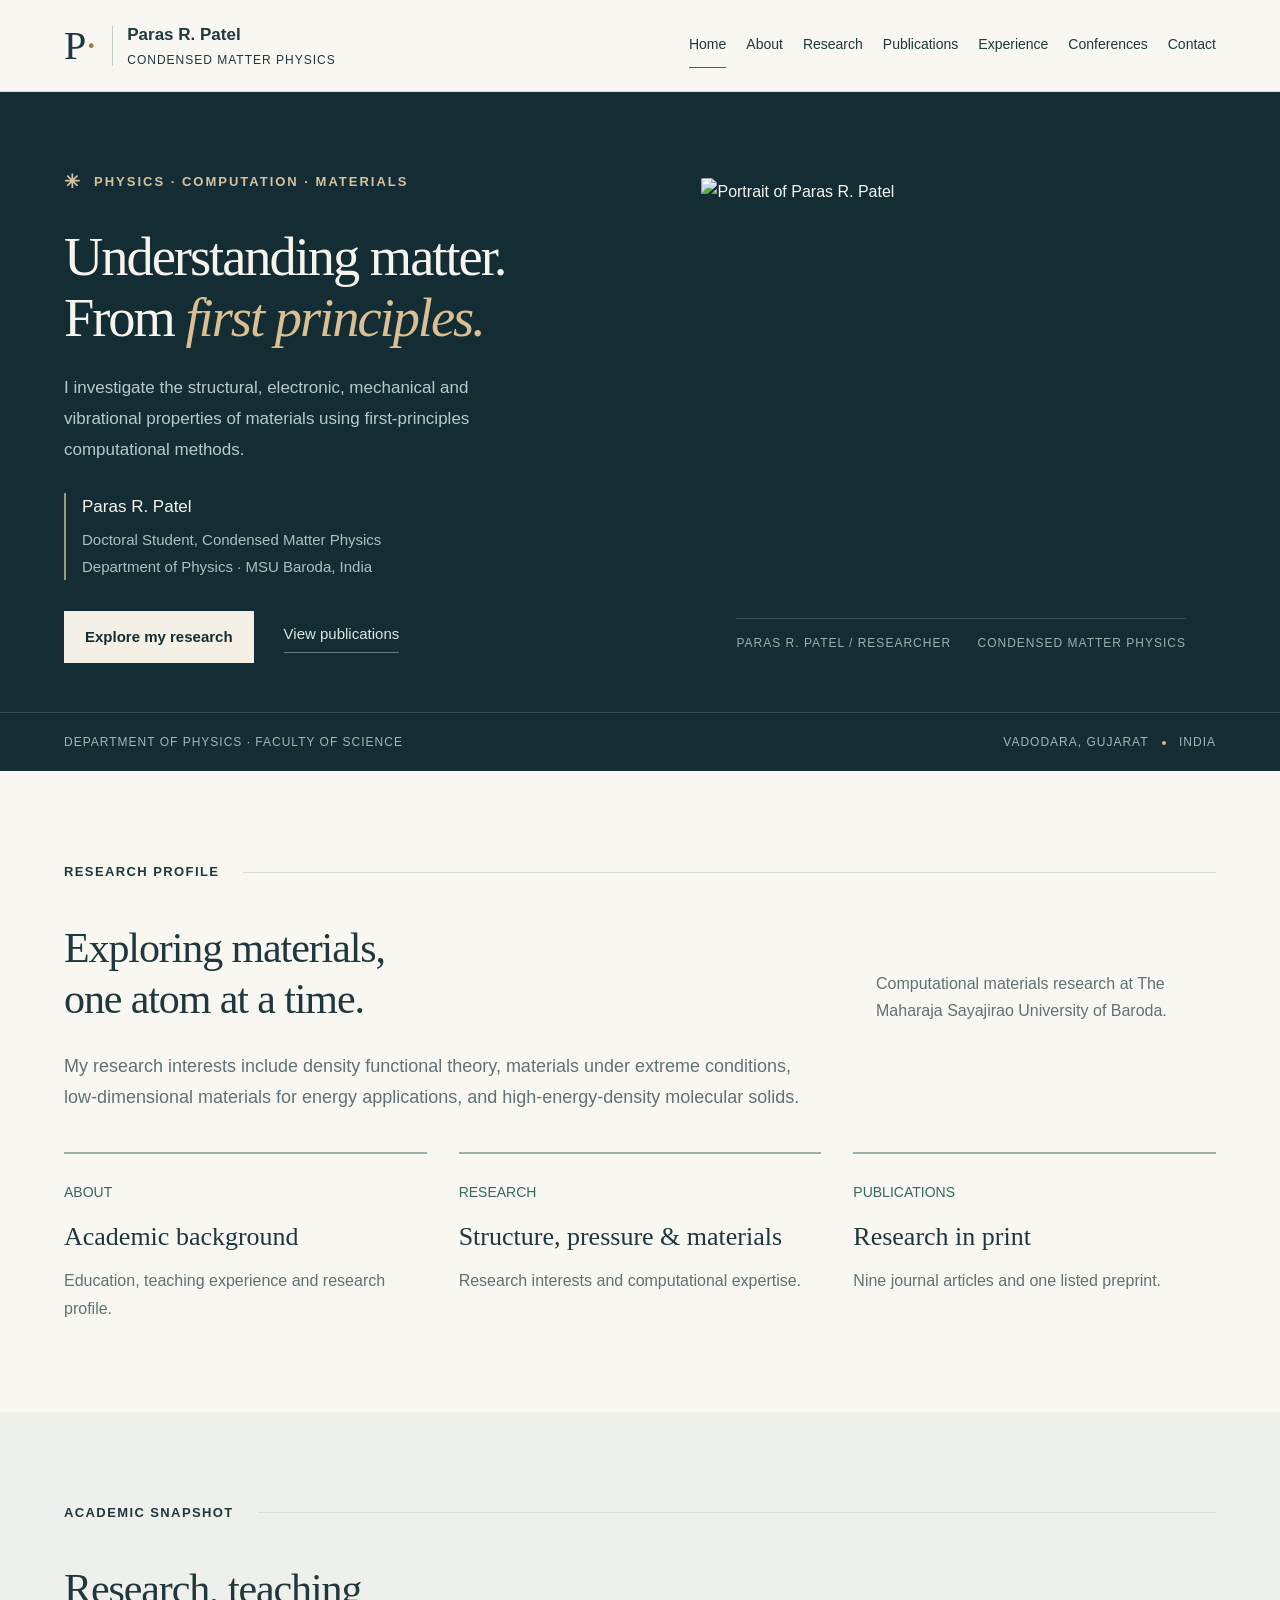
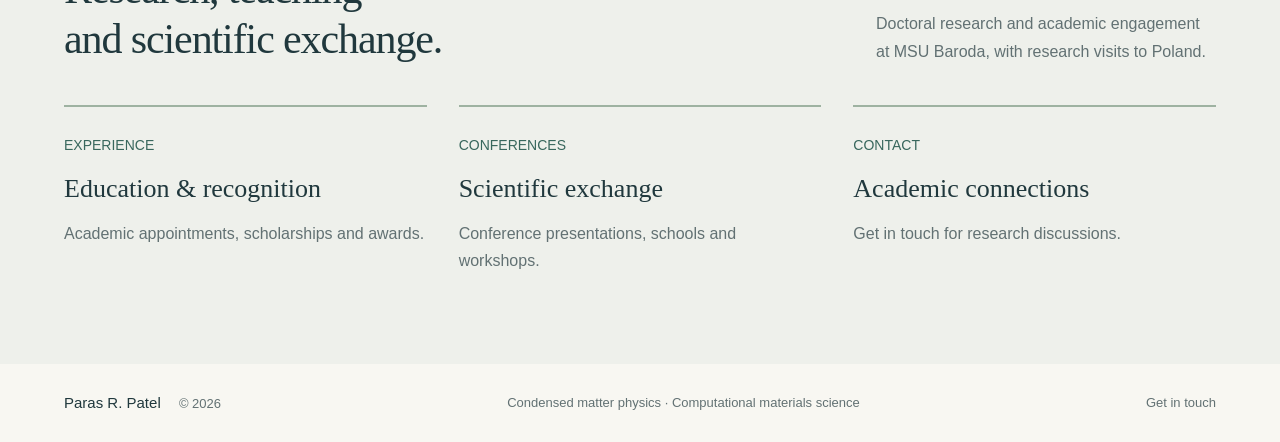
==== commit ad518b47: "Redesign academic portfolio using verified CV content" ====
--- a/index.html
+++ b/index.html
@@ -1,16 +1,9 @@
-<!doctype html>
-<html lang="en"><head><meta charset="utf-8"><meta name="viewport" content="width=device-width, initial-scale=1"><meta name="theme-color" content="#142d34"><meta name="description" content="Paras R. Patel, Ph.D. Candidate and Senior Research Fellow at MSU Baroda. First-principles calculations, high-pressure physics, and computational materials science."><meta property="og:title" content="Paras R. Patel | Condensed Matter Physics"><meta property="og:description" content="Paras R. Patel, Ph.D. Candidate and Senior Research Fellow at MSU Baroda. First-principles calculations, high-pressure physics, and computational materials science."><meta property="og:type" content="website"><title>Paras R. Patel | Condensed Matter Physics</title><link rel="icon" href="assets/favicon.svg" type="image/svg+xml"><link rel="stylesheet" href="styles.css"><script src="script.js" defer></script></head>
-<body class="page-home"><a class="skip-link" href="#main">Skip to content</a><header class="site-header">
-<a class="brand" href="index.html" aria-label="Paras R. Patel home"><span class="brand-mark" aria-hidden="true">P<span>·</span></span><span>Paras R. Patel<small>CONDENSED MATTER PHYSICS</small></span></a>
-<button class="menu-toggle" aria-expanded="false" aria-controls="navigation">Menu <span aria-hidden="true">☰</span></button>
-<nav id="navigation" aria-label="Main navigation"><a href="index.html" class="current" aria-current="page">Home</a><a href="about.html">About</a><a href="research.html">Research</a><a href="publications.html">Publications</a><a href="experience.html">Experience</a><a href="conferences.html">Conferences</a><a href="contact.html">Contact</a></nav>
-</header><main id="main"><section class="hero" id="home" aria-labelledby="hero-title">
-<div class="hero-inner"><div class="hero-copy">
-<p class="eyebrow"><span class="tiny-star" aria-hidden="true">✳</span> PHYSICS · COMPUTATION · MATERIALS</p>
-<h1 id="hero-title">Understanding matter.<br>From <em>first principles.</em></h1>
-<p class="hero-description">Exploring how structure, pressure, and dimensionality shape the properties of materials.</p>
-<div class="hero-person"><span class="person-line" aria-hidden="true"></span><div><strong>Paras R. Patel</strong><span>Ph.D. Candidate &amp; Senior Research Fellow (SRF)<br>The Maharaja Sayajirao University of Baroda, India</span></div></div>
-<div class="hero-actions"><a class="button light" href="research.html">Explore my research </a><a class="text-link" href="publications.html">View publications </a></div>
-</div><figure class="crystal-figure"><img class="profile-photo" src="assets/paras-patel-profile.jpg" alt="Portrait of Paras R. Patel" width="360" height="468"><figcaption><span>PARAS R. PATEL / RESEARCHER</span><span>CONDENSED MATTER PHYSICS</span></figcaption></figure></div>
-<div class="hero-footer"><span>DEPARTMENT OF PHYSICS · FACULTY OF SCIENCE</span><span>VADODARA, GUJARAT <span class="small-dot" aria-hidden="true"></span> INDIA</span></div>
-</section><section class="section home-overview" aria-labelledby="overview-title"><div class="section-label"><span>RESEARCH PROFILE</span><span class="section-rule"></span></div><div class="section-heading"><h2 id="overview-title">Exploring materials,<br>one atom at a time.</h2><p>Computational materials science at The Maharaja Sayajirao University of Baroda.</p></div><p class="home-intro">I use first-principles calculations, crystal structure prediction, and machine-learning interatomic potentials to explore materials under pressure, low-dimensional systems, and energy materials.</p><div class="home-links"><a href="about.html"><span>About</span><h3>A computational lens on matter</h3><p>My academic background and research perspective.</p></a><a href="research.html"><span>Research</span><h3>Structure, pressure &amp; dimensionality</h3><p>The questions and methods behind my work.</p></a><a href="publications.html"><span>Publications</span><h3>Research in print</h3><p>Browse journal articles and a preprint.</p></a></div></section></main><footer class="site-footer"><a href="index.html">Paras R. Patel <span>© 2026</span></a><span>Condensed matter physics · Computational materials science</span><a href="contact.html">Get in touch</a></footer><div class="toast" id="toast" role="status" aria-live="polite"></div></body></html>
+<!doctype html>
+<html lang="en"><head><meta charset="utf-8"><meta name="viewport" content="width=device-width, initial-scale=1"><meta name="theme-color" content="#142d34"><meta name="description" content="Paras R. Patel — Doctoral Student in Condensed Matter Physics at The Maharaja Sayajirao University of Baroda. Research in first-principles materials science and high-pressure physics."><meta property="og:title" content="Paras R. Patel | Condensed Matter Physics"><meta property="og:description" content="Academic portfolio of Paras R. Patel, Department of Physics, MSU Baroda."><meta property="og:type" content="website"><title>Paras R. Patel | Condensed Matter Physics</title><link rel="icon" href="assets/favicon.svg" type="image/svg+xml"><link rel="stylesheet" href="styles.css"><script src="script.js" defer></script></head>
+<body class="page-home"><a class="skip-link" href="#main">Skip to content</a><header class="site-header">
+<a class="brand" href="index.html" aria-label="Paras R. Patel home"><span class="brand-mark" aria-hidden="true">P<span>·</span></span><span>Paras R. Patel<small>CONDENSED MATTER PHYSICS</small></span></a><button class="menu-toggle" aria-expanded="false" aria-controls="navigation">Menu <span aria-hidden="true">☰</span></button>
+<nav id="navigation" aria-label="Main navigation"><a href="index.html" class="current" aria-current="page">Home</a><a href="about.html">About</a><a href="research.html">Research</a><a href="publications.html">Publications</a><a href="experience.html">Experience</a><a href="conferences.html">Conferences</a><a href="contact.html">Contact</a></nav></header>
+<main id="main"><section class="hero" id="home" aria-labelledby="hero-title"><div class="hero-inner"><div class="hero-copy"><p class="eyebrow"><span class="tiny-star" aria-hidden="true">✳</span> PHYSICS · COMPUTATION · MATERIALS</p><h1 id="hero-title">Understanding matter.<br>From <em>first principles.</em></h1><p class="hero-description">I investigate the structural, electronic, mechanical and vibrational properties of materials using first-principles computational methods.</p><div class="hero-person"><span class="person-line" aria-hidden="true"></span><div><strong>Paras R. Patel</strong><span>Doctoral Student, Condensed Matter Physics<br>Department of Physics · MSU Baroda, India</span></div></div><div class="hero-actions"><a class="button light" href="research.html">Explore my research</a><a class="text-link" href="publications.html">View publications</a></div></div><figure class="crystal-figure"><img class="profile-photo" src="assets/paras-patel-profile.jpg" alt="Portrait of Paras R. Patel" width="360" height="468"><figcaption><span>PARAS R. PATEL / RESEARCHER</span><span>CONDENSED MATTER PHYSICS</span></figcaption></figure></div><div class="hero-footer"><span>DEPARTMENT OF PHYSICS · FACULTY OF SCIENCE</span><span>VADODARA, GUJARAT <span class="small-dot" aria-hidden="true"></span> INDIA</span></div></section>
+<section class="section home-overview" aria-labelledby="overview-title"><div class="section-label"><span>RESEARCH PROFILE</span><span class="section-rule"></span></div><div class="section-heading"><h2 id="overview-title">Exploring materials,<br>one atom at a time.</h2><p>Computational materials research at The Maharaja Sayajirao University of Baroda.</p></div><p class="home-intro">My research interests include density functional theory, materials under extreme conditions, low-dimensional materials for energy applications, and high-energy-density molecular solids.</p><div class="home-links"><a href="about.html"><span>ABOUT</span><h3>Academic background</h3><p>Education, teaching experience and research profile.</p></a><a href="research.html"><span>RESEARCH</span><h3>Structure, pressure &amp; materials</h3><p>Research interests and computational expertise.</p></a><a href="publications.html"><span>PUBLICATIONS</span><h3>Research in print</h3><p>Nine journal articles and one listed preprint.</p></a></div></section>
+<section class="section journey-section"><div class="section-label"><span>ACADEMIC SNAPSHOT</span><span class="section-rule"></span></div><div class="section-heading"><h2>Research, teaching<br>and scientific exchange.</h2><p>Doctoral research and academic engagement at MSU Baroda, with research visits to Poland.</p></div><div class="home-links"><a href="experience.html"><span>EXPERIENCE</span><h3>Education &amp; recognition</h3><p>Academic appointments, scholarships and awards.</p></a><a href="conferences.html"><span>CONFERENCES</span><h3>Scientific exchange</h3><p>Conference presentations, schools and workshops.</p></a><a href="contact.html"><span>CONTACT</span><h3>Academic connections</h3><p>Get in touch for research discussions.</p></a></div></section></main>
+<footer class="site-footer"><a href="index.html">Paras R. Patel <span>© 2026</span></a><span>Condensed matter physics · Computational materials science</span><a href="contact.html">Get in touch</a></footer><div class="toast" id="toast" role="status" aria-live="polite"></div></body></html>
